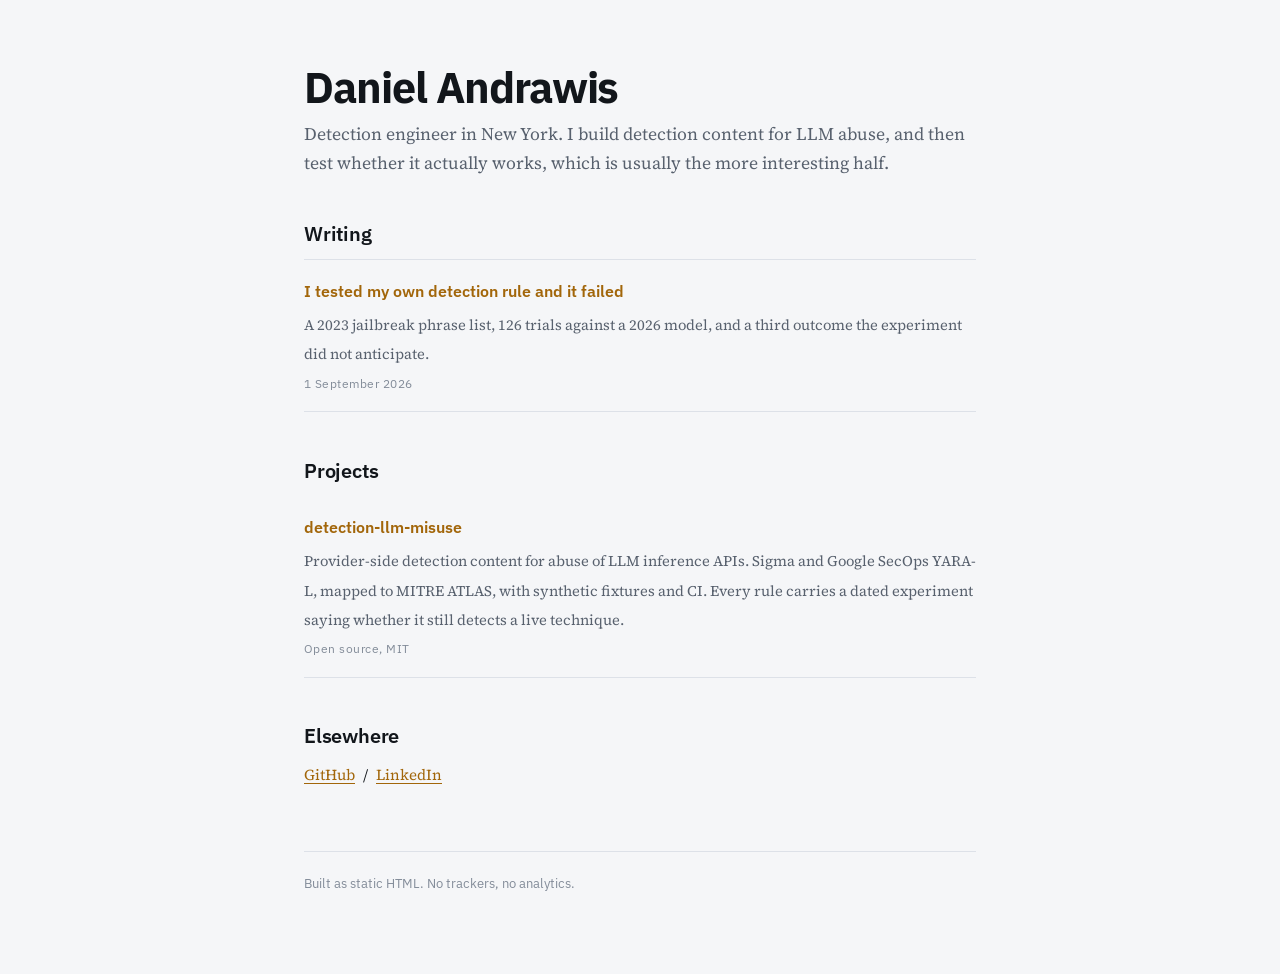
==== index.html @ b7b57aaa "Add site and first post" ====
<!doctype html>
<html lang="en"><head>
<meta charset="utf-8">
<meta name="viewport" content="width=device-width,initial-scale=1">
<title>Daniel Andrawis</title>
<meta name="description" content="Detection engineer in New York. Writing about detection content for LLM abuse, and testing whether it works.">
<link rel="preconnect" href="https://fonts.googleapis.com">
<link rel="preconnect" href="https://fonts.gstatic.com" crossorigin>
<link rel="stylesheet" href="https://fonts.googleapis.com/css2?family=IBM+Plex+Mono:wght@400;500&family=IBM+Plex+Sans:wght@400;600;700&family=Source+Serif+4:opsz,wght@8..60,400;8..60,600&display=swap">
<link rel="stylesheet" href="style.css">
</head><body>
<div class="page">

<h1>Daniel Andrawis</h1>
<p style="font-size:1.1rem;color:var(--ink-soft);margin-bottom:2.4rem;">
Detection engineer in New York. I build detection content for LLM abuse, and then test whether it actually works, which is usually the more interesting half.
</p>

<h2 style="margin-top:0;">Writing</h2>

<a class="entry" href="posts/i-tested-my-own-detection-rule.html">
  <b>I tested my own detection rule and it failed</b>
  <span>A 2023 jailbreak phrase list, 126 trials against a 2026 model, and a third outcome the experiment did not anticipate.</span>
  <em>1 September 2026</em>
</a>

<h2>Projects</h2>

<a class="entry" href="https://github.com/Daniel-Andrawis/detection-llm-misuse">
  <b>detection-llm-misuse</b>
  <span>Provider-side detection content for abuse of LLM inference APIs. Sigma and Google SecOps YARA-L, mapped to MITRE ATLAS, with synthetic fixtures and CI. Every rule carries a dated experiment saying whether it still detects a live technique.</span>
  <em>Open source, MIT</em>
</a>

<h2>Elsewhere</h2>
<p style="font-size:.95rem;">
<a href="https://github.com/Daniel-Andrawis">GitHub</a> &nbsp;/&nbsp;
<a href="https://www.linkedin.com/in/daniel-andrawis">LinkedIn</a>
</p>

<footer>Built as static HTML. No trackers, no analytics.</footer>

</div></body></html>
---- style.css ----
/* Shared type and colour system. Light is the base; dark is redefined by token
   under both the OS preference and an explicit data-theme, never inline. */
:root {
  --ground:#F5F6F8; --surface:#FFFFFF; --surface-alt:#EDEFF3;
  --ink:#12161B; --ink-soft:#58616E; --ink-faint:#838C99;
  --hairline:#DDE1E8; --accent:#A2660A; --accent-soft:#F2E3C4;
  --teal:#10646E; --teal-soft:#D6E8EA;
}
@media (prefers-color-scheme: dark) {
  :root:not([data-theme="light"]) {
    --ground:#0D1014; --surface:#141920; --surface-alt:#1B222B;
    --ink:#E7ECF2; --ink-soft:#99A5B4; --ink-faint:#6C7889;
    --hairline:#232B36; --accent:#E2A73A; --accent-soft:#3B2E13;
    --teal:#46B0BC; --teal-soft:#10333A;
  }
}
:root[data-theme="dark"] {
  --ground:#0D1014; --surface:#141920; --surface-alt:#1B222B;
  --ink:#E7ECF2; --ink-soft:#99A5B4; --ink-faint:#6C7889;
  --hairline:#232B36; --accent:#E2A73A; --accent-soft:#3B2E13;
  --teal:#46B0BC; --teal-soft:#10333A;
}

*,*::before,*::after { box-sizing:border-box; }
body {
  background:var(--ground); color:var(--ink);
  font-family:"Source Serif 4",Georgia,"Times New Roman",serif;
  font-size:18px; line-height:1.65; margin:0;
  padding:clamp(2rem,5vw,4.5rem) clamp(1.1rem,5vw,2rem) 5rem;
  -webkit-font-smoothing:antialiased;
}
.page { max-width:42rem; margin:0 auto; }

h1,h2,h3,.label,.nav,th,.tag {
  font-family:"IBM Plex Sans",ui-sans-serif,system-ui,sans-serif;
}
h1 { font-size:clamp(1.9rem,5.5vw,2.7rem); line-height:1.08; font-weight:700;
     letter-spacing:-.024em; margin:0 0 .6rem; text-wrap:balance; }
h2 { font-size:1.25rem; font-weight:600; letter-spacing:-.01em;
     margin:2.6rem 0 .6rem; text-wrap:balance; }
h3 { font-size:1rem; font-weight:600; margin:1.8rem 0 .4rem; }
p { margin:0 0 1.15rem; }
strong { font-weight:600; }
a { color:var(--accent); text-underline-offset:3px; text-decoration-thickness:1px; }
a:focus-visible { outline:2px solid var(--accent); outline-offset:3px; border-radius:2px; }
code { font-family:"IBM Plex Mono",ui-monospace,monospace; font-size:.86em; }
blockquote { margin:1.4rem 0; padding:.2rem 0 .2rem 1.2rem;
             border-left:3px solid var(--accent); color:var(--ink-soft); font-size:1.05rem; }

.label { font-size:.68rem; font-weight:600; letter-spacing:.13em;
         text-transform:uppercase; color:var(--ink-faint); }
.nav { font-size:.85rem; margin-bottom:2.6rem; display:flex; gap:1.1rem; flex-wrap:wrap; }
.nav a { color:var(--ink-soft); text-decoration:none; }
.nav a:hover { color:var(--accent); }

.meta { color:var(--ink-faint); font-size:.85rem; margin:0 0 2.4rem;
        font-family:"IBM Plex Sans",sans-serif; }

pre { margin:1.3rem 0; padding:.9rem 1.05rem; background:var(--surface);
      border:1px solid var(--hairline); border-radius:3px; overflow-x:auto;
      font-family:"IBM Plex Mono",ui-monospace,monospace; font-size:.79rem; line-height:1.6;
      color:var(--ink-soft); }

.scroll { overflow-x:auto; border:1px solid var(--hairline); border-radius:3px;
          background:var(--surface); margin:1.4rem 0; }
table { border-collapse:collapse; width:100%; font-size:.86rem; }
th,td { padding:.5rem .8rem; text-align:left; border-bottom:1px solid var(--hairline); white-space:nowrap; }
th { font-size:.65rem; font-weight:600; letter-spacing:.1em; text-transform:uppercase;
     color:var(--ink-faint); background:var(--surface-alt);
     font-family:"IBM Plex Sans",sans-serif; }
tbody tr:last-child td { border-bottom:none; }
td.n,th.n { text-align:right; font-variant-numeric:tabular-nums;
            font-family:"IBM Plex Mono",ui-monospace,monospace; }

.entry { display:block; padding:1.1rem 0; border-bottom:1px solid var(--hairline);
         text-decoration:none; color:inherit; }
.entry:first-of-type { border-top:1px solid var(--hairline); }
.entry b { display:block; font-family:"IBM Plex Sans",sans-serif; font-weight:600;
           color:var(--accent); margin-bottom:.25rem; font-size:1.02rem; }
.entry span { color:var(--ink-soft); font-size:.92rem; }
.entry em { display:block; font-style:normal; color:var(--ink-faint);
            font-size:.75rem; margin-top:.35rem;
            font-family:"IBM Plex Sans",sans-serif; letter-spacing:.04em; }

footer { margin-top:4rem; padding-top:1.3rem; border-top:1px solid var(--hairline);
         font-size:.8rem; color:var(--ink-faint);
         font-family:"IBM Plex Sans",sans-serif; }
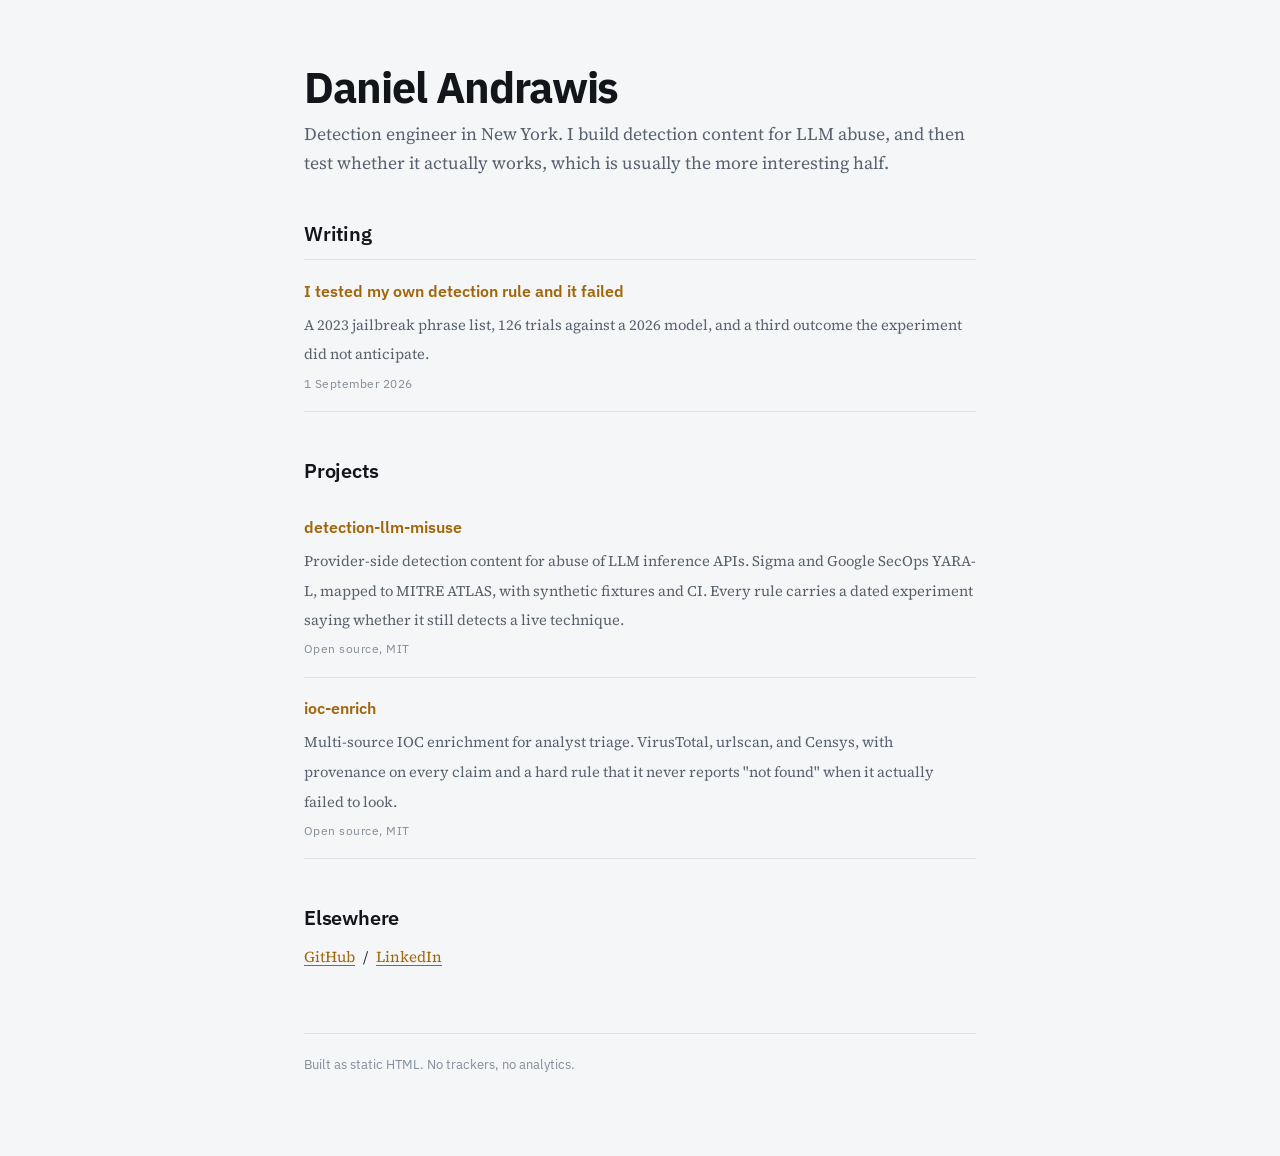
==== commit 495dfa17: "Add ioc-enrich to projects" ====
--- a/index.html
+++ b/index.html
@@ -32,6 +32,12 @@
   <em>Open source, MIT</em>
 </a>
 
+<a class="entry" href="https://github.com/Daniel-Andrawis/ioc-enrich">
+  <b>ioc-enrich</b>
+  <span>Multi-source IOC enrichment for analyst triage. VirusTotal, urlscan, and Censys, with provenance on every claim and a hard rule that it never reports "not found" when it actually failed to look.</span>
+  <em>Open source, MIT</em>
+</a>
+
 <h2>Elsewhere</h2>
 <p style="font-size:.95rem;">
 <a href="https://github.com/Daniel-Andrawis">GitHub</a> &nbsp;/&nbsp;
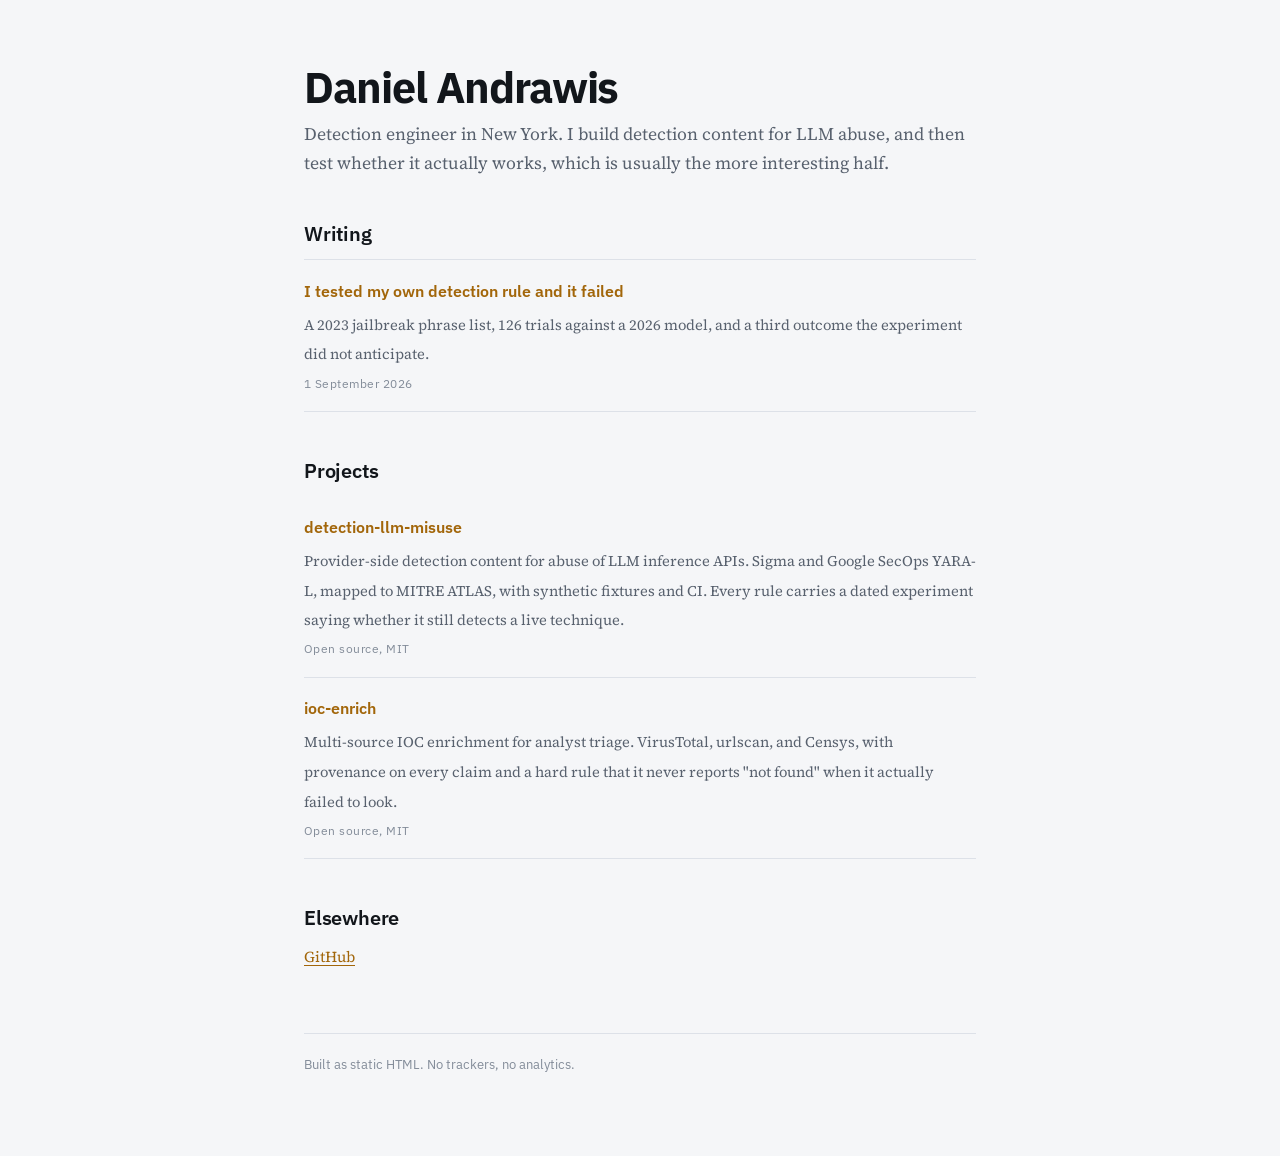
==== commit 0e9bf313: "Remove LinkedIn links" ====
--- a/index.html
+++ b/index.html
@@ -40,8 +40,7 @@
 
 <h2>Elsewhere</h2>
 <p style="font-size:.95rem;">
-<a href="https://github.com/Daniel-Andrawis">GitHub</a> &nbsp;/&nbsp;
-<a href="https://www.linkedin.com/in/daniel-andrawis">LinkedIn</a>
+<a href="https://github.com/Daniel-Andrawis">GitHub</a>
 </p>
 
 <footer>Built as static HTML. No trackers, no analytics.</footer>
